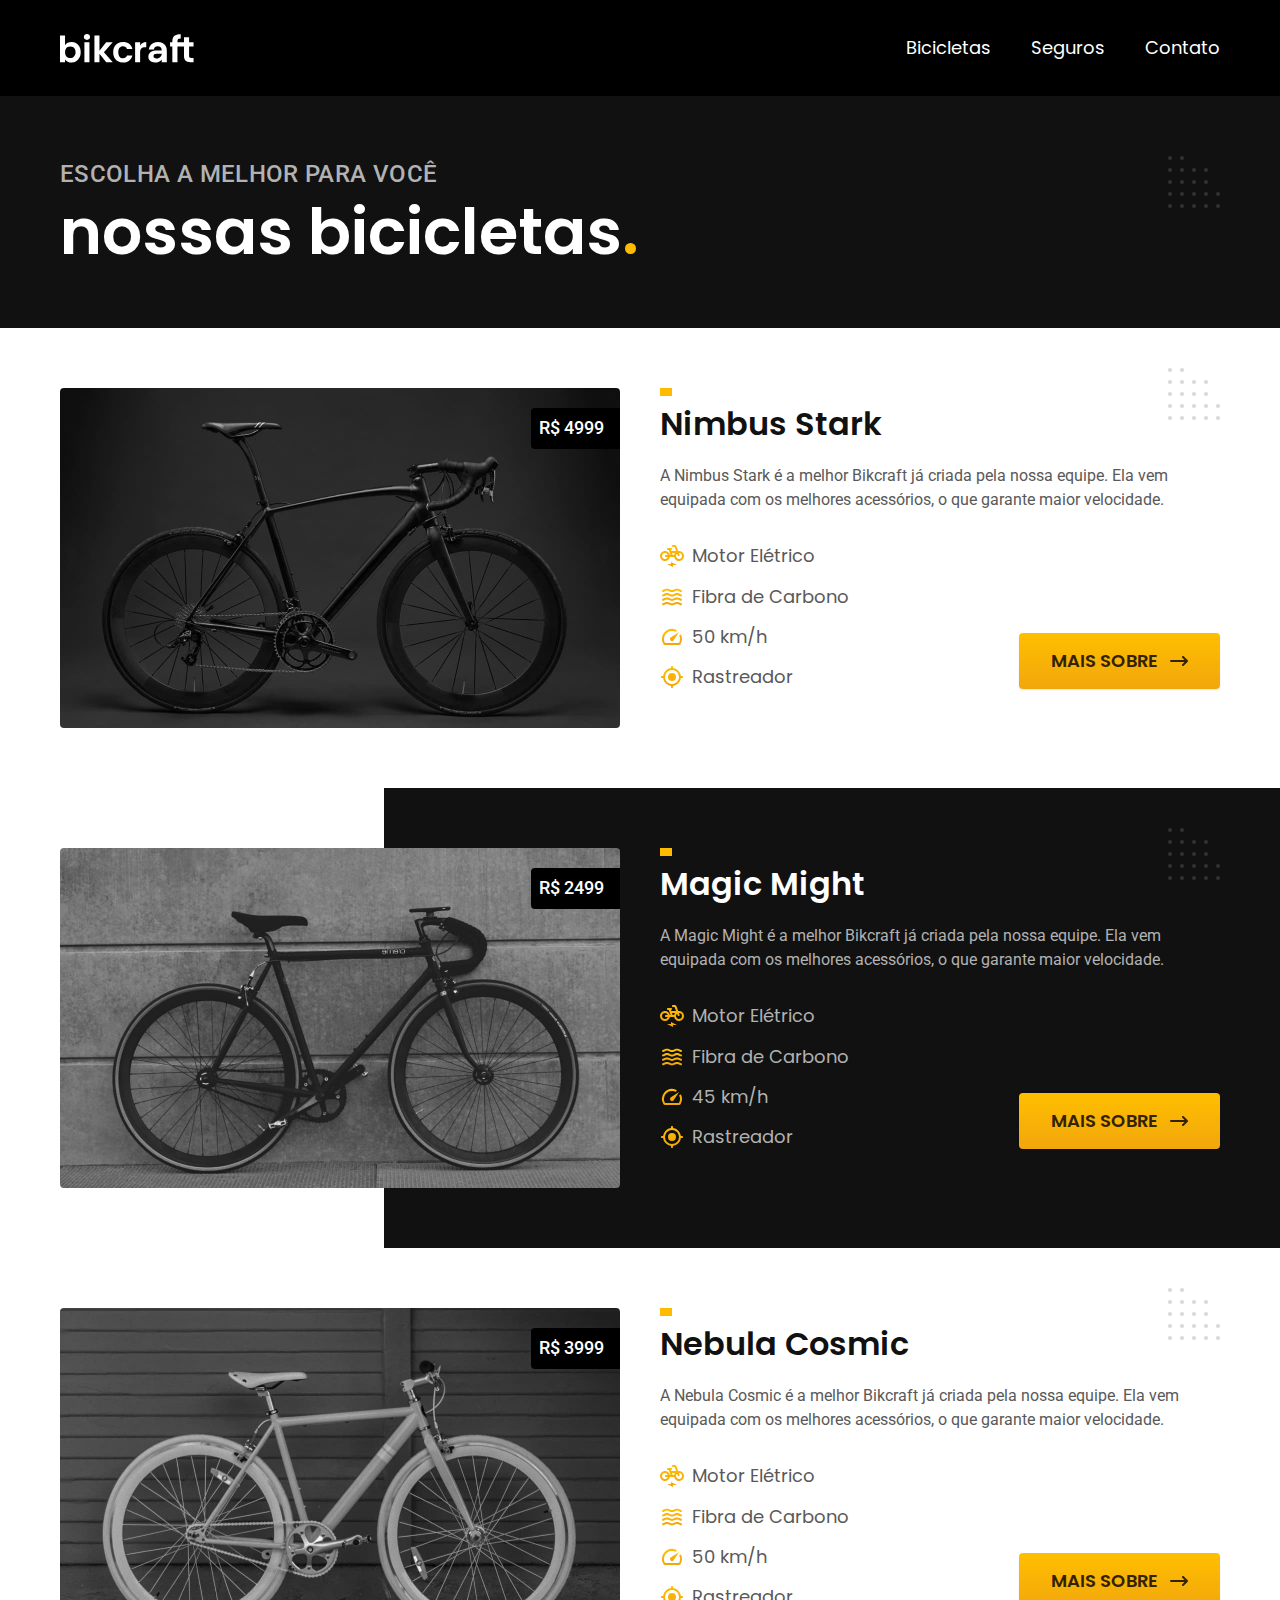
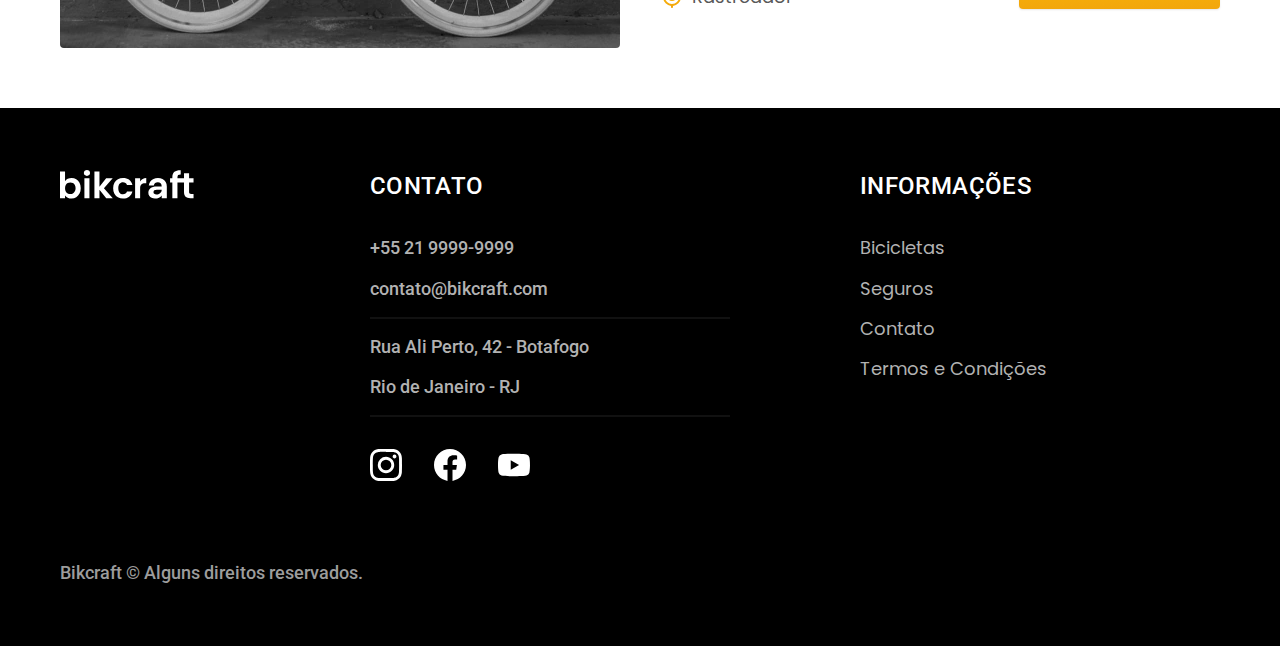
==== bicicletas.html @ 7c58dc3c "HTML e CSS finalizados" ====
<!DOCTYPE html>
<html lang="pt-br">

<head>
  <meta charset="UTF-8">
  <meta http-equiv="X-UA-Compatible" content="IE=edge">
  <meta name="viewport" content="width=device-width, initial-scale=1.0">
  <title>Bicicletas | Bikcraft</title>
  <meta name="description" content="Termos e Condições">

  <link rel="preload" href="css/style.css" as="style">
  <link rel="stylesheet" href="css/style.css">

  <link rel="preconnect" href="https://fonts.googleapis.com">
  <link rel="preconnect" href="https://fonts.gstatic.com" crossorigin>
  <link href="https://fonts.googleapis.com/css2?family=Merriweather:ital,wght@1,900&family=Poppins:wght@400;600&family=Roboto:wght@400;500&display=swap" rel="stylesheet">
</head>

<body id="bicicletas">
  <header class="header-bg">
    <div class="header container">
      <a href="index.html"><img src="img/bikcraft.svg" alt="Bikcraft"></a>
      <nav aria-label="Primária">
        <ul class="header-menu font-1-m cor-0">
          <li><a href="bicicletas.html">Bicicletas</a></li>
          <li><a href="seguros.html">Seguros</a></li>
          <li><a href="contato.html">Contato</a></li>
        </ul>
      </nav>
    </div>
  </header>

  <main>
    <div class="titulo-bg">
      <div class="titulo container">
        <p class="font-2-l-b cor-5">Escolha a melhor para você</p>
        <h1 class="font-1-xxl cor-0">nossas bicicletas<span class="cor-p1">.</span></h1>
      </div>
    </div>

    <div class="bicicletas container">
      <div class="bicicletas-imagem">
        <img src="img/bicicletas/nimbus.jpg" alt="bicicleta preta">
        <span class="font-2-m cor-0">R$ 4999</span>
      </div>
      <div class="bicicletas-conteudo">
        <h2 class="font-1-xl">Nimbus Stark</h2>
        <p class="font-2-s cor-8">A Nimbus Stark é a melhor Bikcraft já criada pela nossa equipe. Ela vem equipada com os melhores acessórios, o que garante maior velocidade.</p>
        <ul class="font-1-m cor-8">
          <li>
            <img src="img/icones/eletrica.svg" alt="">
            Motor Elétrico
          </li>
          <li>
            <img src="img/icones/carbono.svg" alt="">
            Fibra de Carbono
          </li>
          <li>
            <img src="img/icones/velocidade.svg" alt="">
            50 km/h
          </li>
          <li>
            <img src="img/icones/rastreador.svg" alt="">
            Rastreador
          </li>
        </ul>
        <a class="botao seta" href="bicicletas/nimbus.html">Mais Sobre</a>
      </div>
    </div>

    <div class="bicicletas-bg">
      <div class="bicicletas container">
        <div class="bicicletas-imagem">
          <img src="img/bicicletas/magic.jpg" alt="bicicleta preta">
          <span class="font-2-m cor-0">R$ 2499</span>
        </div>
        <div class="bicicletas-conteudo">
          <h2 class="font-1-xl cor-0">Magic Might</h2>
          <p class="font-2-s cor-5">A Magic Might é a melhor Bikcraft já criada pela nossa equipe. Ela vem equipada com os melhores acessórios, o que garante maior velocidade.</p>
          <ul class="font-1-m cor-5">
            <li>
              <img src="img/icones/eletrica.svg" alt="">
              Motor Elétrico
            </li>
            <li>
              <img src="img/icones/carbono.svg" alt="">
              Fibra de Carbono
            </li>
            <li>
              <img src="img/icones/velocidade.svg" alt="">
              45 km/h
            </li>
            <li>
              <img src="img/icones/rastreador.svg" alt="">
              Rastreador
            </li>
          </ul>
          <a class="botao seta" href="bicicletas/magic.html">Mais Sobre</a>
        </div>
      </div>
    </div>

    <div class="bicicletas container">
      <div class="bicicletas-imagem">
        <img src="img/bicicletas/nebula.jpg" alt="bicicleta preta">
        <span class="font-2-m cor-0">R$ 3999</span>
      </div>
      <div class="bicicletas-conteudo">
        <h2 class="font-1-xl">Nebula Cosmic</h2>
        <p class="font-2-s cor-8">A Nebula Cosmic é a melhor Bikcraft já criada pela nossa equipe. Ela vem equipada com os melhores acessórios, o que garante maior velocidade.</p>
        <ul class="font-1-m cor-8">
          <li>
            <img src="img/icones/eletrica.svg" alt="">
            Motor Elétrico
          </li>
          <li>
            <img src="img/icones/carbono.svg" alt="">
            Fibra de Carbono
          </li>
          <li>
            <img src="img/icones/velocidade.svg" alt="">
            50 km/h
          </li>
          <li>
            <img src="img/icones/rastreador.svg" alt="">
            Rastreador
          </li>
        </ul>
        <a class="botao seta" href="bicicletas/nebula.html">Mais Sobre</a>
      </div>
    </div>
  </main>

  <footer class="footer-bg">
    <div class="footer container">
      <img src="img/bikcraft.svg" alt="Bikcraft">
      <div class="footer-contato">
        <h3 class="font-2-l-b cor-0">Contato</h3>
        <ul class="cor-5 font-2-m">
          <li><a href="tel:+552199999999">+55 21 9999-9999</a></li>
          <li><a href="mailto:contato@bikcraft.com">contato@bikcraft.com</a></li>
          <li>Rua Ali Perto, 42 - Botafogo</li>
          <li>Rio de Janeiro - RJ</li>
        </ul>
        <div class="footer-redes">
          <a href="">
            <img src="img/redes/instagram.svg" alt="Instagram">
          </a>
          <a href="">
            <img src="img/redes/facebook.svg" alt="Facebook">
          </a>
          <a href="">
            <img src="img/redes/youtube.svg" alt="Youtube">
          </a>
        </div>
      </div>

      <div class="footer-informacoes">
        <h3 class="font-2-l-b cor-0">Informações</h3>
        <nav>
          <ul class="font-1-m cor-5">
            <li><a href="bicicletas.html">Bicicletas</a></li>
            <li><a href="seguros.html">Seguros</a></li>
            <li><a href="contato.html">Contato</a></li>
            <li><a href="termos.html">Termos e Condições</a></li>
          </ul>
        </nav>
      </div>
      <p class="footer-copy font-2-m cor-6">Bikcraft © Alguns direitos reservados.</p>
    </div>
  </footer>
</body>

</html>
---- css/style.css ----
@import 'global/global.css';
@import 'utilidades/tipografia.css';
@import 'utilidades/cores.css';

@import 'global/header.css';
@import 'global/footer.css';

/* Utilidades */
@import 'utilidades/componentes.css';
@import 'utilidades/formulario.css';

/* Home */
@import 'home/introducao.css';
@import 'home/tecnologia.css';
@import 'home/parceiros.css';
@import 'home/depoimento.css';

/* Bicicletas */
@import 'bicicletas/bicicletas-lista.css';
@import 'bicicletas/bicicletas.css';

/* Bicicleta */
@import 'bicicleta/bicicleta.css';
@import 'bicicleta/seguro.css';

/* Contato */
@import 'contato/contato.css';
@import 'contato/lojas.css';

/* Seguros */
@import 'seguros/seguros.css';
@import 'seguros/vantagens.css';
@import 'seguros/perguntas.css';

/* Orçamento */
@import 'orcamento/orcamento.css';

/* Termos */
@import 'termos/termos.css';
---- css/style.css ----
@import 'global/global.css';
@import 'utilidades/tipografia.css';
@import 'utilidades/cores.css';

@import 'global/header.css';
@import 'global/footer.css';

/* Utilidades */
@import 'utilidades/componentes.css';
@import 'utilidades/formulario.css';

/* Home */
@import 'home/introducao.css';
@import 'home/tecnologia.css';
@import 'home/parceiros.css';
@import 'home/depoimento.css';

/* Bicicletas */
@import 'bicicletas/bicicletas-lista.css';
@import 'bicicletas/bicicletas.css';

/* Bicicleta */
@import 'bicicleta/bicicleta.css';
@import 'bicicleta/seguro.css';

/* Contato */
@import 'contato/contato.css';
@import 'contato/lojas.css';

/* Seguros */
@import 'seguros/seguros.css';
@import 'seguros/vantagens.css';
@import 'seguros/perguntas.css';

/* Orçamento */
@import 'orcamento/orcamento.css';

/* Termos */
@import 'termos/termos.css';
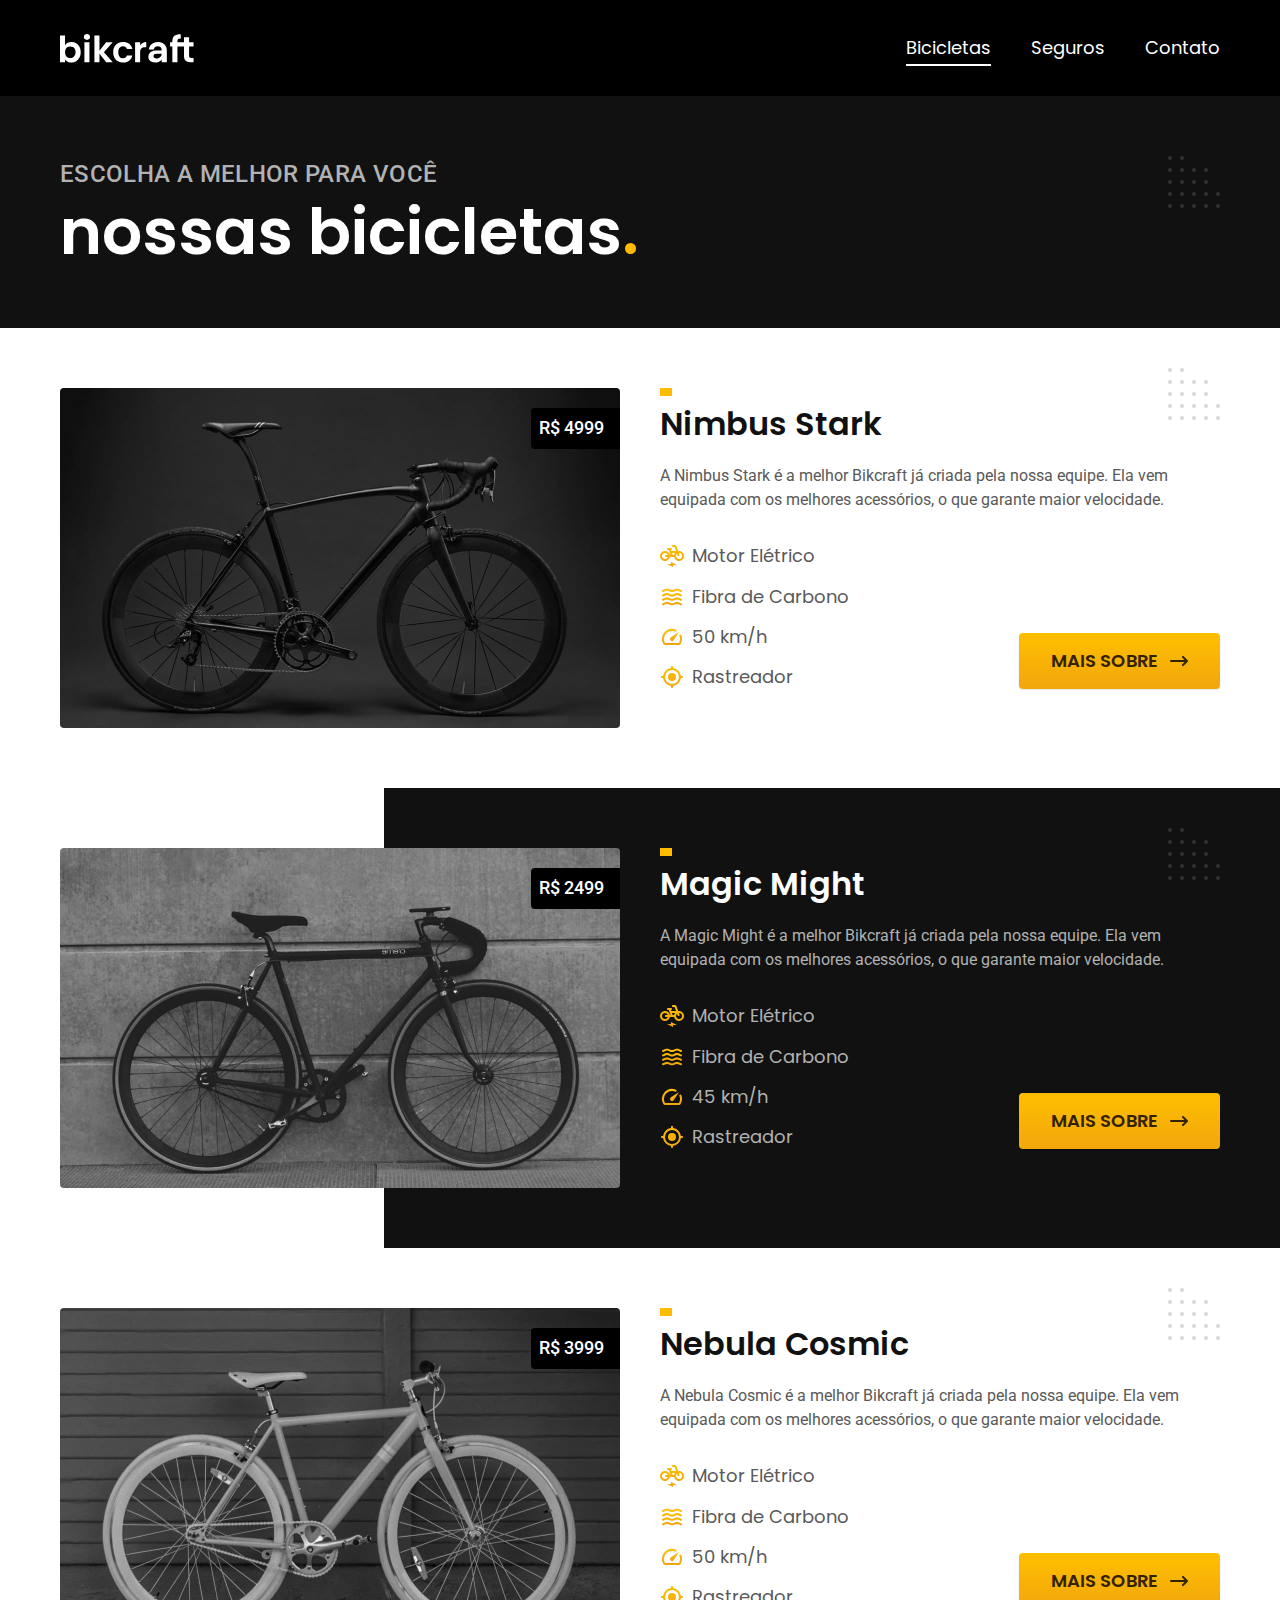
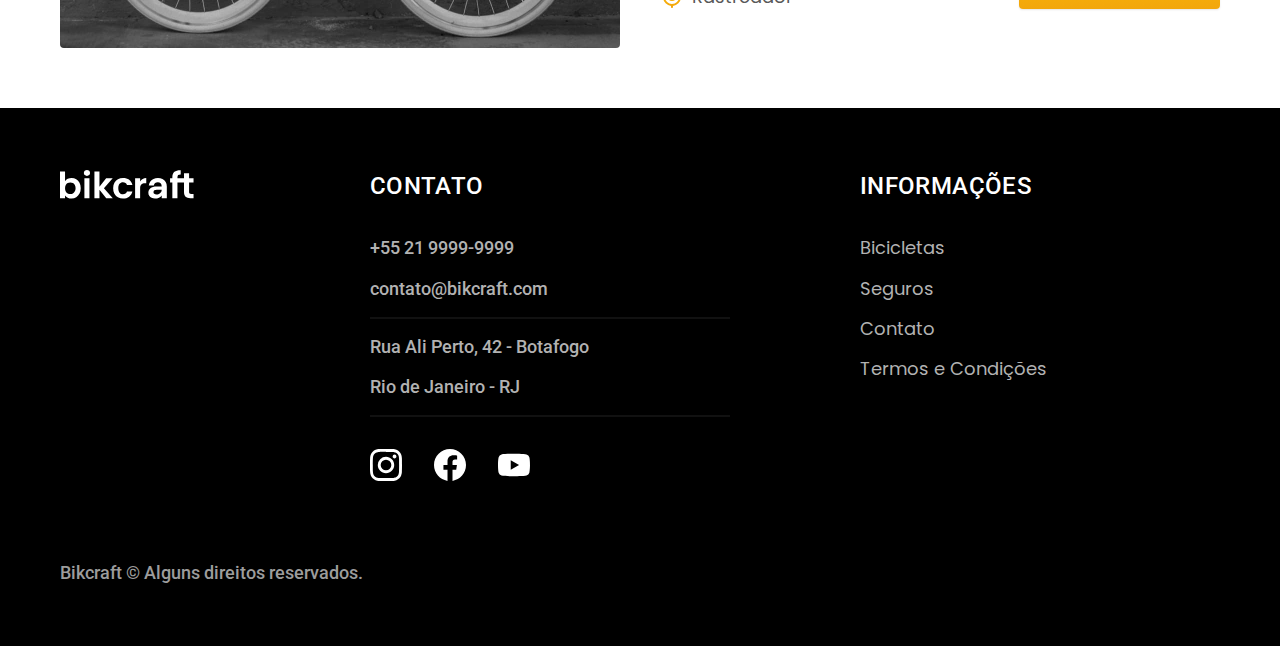
==== commit 655814e9: "javascript adicionado" ====
--- a/bicicletas.html
+++ b/bicicletas.html
@@ -8,12 +8,14 @@
   <title>Bicicletas | Bikcraft</title>
   <meta name="description" content="Termos e Condições">
 
-  <link rel="preload" href="css/style.css" as="style">
-  <link rel="stylesheet" href="css/style.css">
+  <link rel="icon" href="favicon.svg" type="image/svg+xml">
+  <link rel="preload" href="css/style.min.css" as="style">
+  <link rel="stylesheet" href="css/style.min.css">
 
   <link rel="preconnect" href="https://fonts.googleapis.com">
   <link rel="preconnect" href="https://fonts.gstatic.com" crossorigin>
   <link href="https://fonts.googleapis.com/css2?family=Merriweather:ital,wght@1,900&family=Poppins:wght@400;600&family=Roboto:wght@400;500&display=swap" rel="stylesheet">
+  <script>document.documentElement.classList.add('js');</script>
 </head>
 
 <body id="bicicletas">
@@ -169,6 +171,7 @@
       <p class="footer-copy font-2-m cor-6">Bikcraft © Alguns direitos reservados.</p>
     </div>
   </footer>
+  <script src="js/script.js"></script>
 </body>
 
 </html>--- a/css/style.min.css
+++ b/css/style.min.css
@@ -0,0 +1 @@
+body{margin:0;font-family:Arial,Helvetica,sans-serif;color:#111}blockquote,dd,h1,h2,h3,h4,p,ul{margin:0}ul{padding:0;list-style:none}a{text-decoration:none;color:inherit}img{max-width:100%;display:block}img[src$=".jpg"]{border-radius:4px}.font-1-xs{font:400 0.75rem/1.35 Poppins,sans-serif}.font-2-xs{font:400 0.875rem/1.43 Roboto,sans-serif}.font-1-s{font:400 1rem/1.5 Poppins,sans-serif}.font-2-s{font:400 1rem/1.5 Roboto,sans-serif}.font-1-m,.font-1-m-b{font:400 1.125rem/1.35 Poppins,sans-serif}.font-1-m-b{font-weight:600}.font-2-m{font:500 1.125rem/1.35 Roboto,sans-serif}.font-1-l{font:400 1.5rem/1.5 Poppins,sans-serif}.font-2-l,.font-2-l-b{font:400 1.5rem/1.5 Roboto,sans-serif}.font-2-l-b{font-weight:500;letter-spacing:.015em;text-transform:uppercase}.font-1-xl{font:600 2rem/1.25 Poppins,sans-serif}.font-2-xl{font:500 2rem/1.25 Roboto,sans-serif}.font-1-xxl{font:600 4rem/1.125 Poppins,sans-serif}@media (max-width:1200px){.font-1-xxl{font-size:3rem}.font-2-l,.font-2-l-b{font-size:1.125rem}}@media (max-width:800px){.font-1-xxl{font-size:2rem}.font-1-xl,.font-2-xl{font-size:1.5rem}}:root{--cor-0:#ffffff;--cor-1:#f7f7f7;--cor-2:#EDEDED;--cor-3:#DEDEDE;--cor-4:#CCCCCC;--cor-5:#B2B2B2;--cor-6:#9C9C9C;--cor-7:#717171;--cor-8:#595959;--cor-9:#404040;--cor-10:#2e2e2e;--cor-11:#111111;--cor-12:#000000;--cor-p1:#ffbb00;--cor-p2:#E4A30B;--cor-p3:#A66F00;--cor-p4:#664400;--cor-p5:#332200}.cor-0{color:var(--cor-0)}.cor-1{color:var(--cor-1)}.cor-2{color:var(--cor-2)}.cor-3{color:var(--cor-3)}.cor-4{color:var(--cor-4)}.cor-5{color:var(--cor-5)}.cor-6{color:var(--cor-6)}.cor-7{color:var(--cor-7)}.cor-8{color:var(--cor-8)}.cor-9{color:var(--cor-9)}.cor-10{color:var(--cor-10)}.cor-11{color:var(--cor-11)}.cor-12{color:var(--cor-12)}.cor-p1{color:var(--cor-p1)}.cor-p2{color:var(--cor-p2)}.cor-p3{color:var(--cor-p3)}.cor-p4{color:var(--cor-p4)}.cor-p5{color:var(--cor-p5)}.js .fadeInDown{transform:translate3d(0,-20px,0)}.js .fadeInUp{transform:translate3d(0,20px,0)}.js .fadeInRight{transform:translate3d(20px,0,0)}.js .fadeInLeft{transform:translate3d(-20px,0,0)}.js [data-anime]{opacity:0}.js .anime{opacity:1;transform:none;transition:transform .8s,opacity .8s}.header-bg{background-color:var(--cor-12)}.header{display:flex;flex-wrap:wrap;gap:20px;justify-content:space-between;align-items:center;padding-top:20px;padding-bottom:20px}.header-menu{display:flex;flex-wrap:wrap;gap:40px}.header-menu a{padding:16px 0;display:inline-block;position:relative}.header-menu a::after{content:"";display:block;height:2px;width:0;background:var(--cor-0);margin-top:4px;transition:.3s;position:absolute}.header-menu a.ativo::after,.header-menu a:hover::after{width:100%}@media (max-width:800px){.header-menu{gap:20px}.header-menu a{background:var(--cor-11);padding:12px 16px;border-radius:4px}.header-menu a:hover{background-color:var(--cor-10)}.header-menu a::after{display:none}}@media (max-width:600px){.header-menu{gap:12px}.header-menu a{padding:8px 12px;font-size:14px}}.footer-bg{background-color:var(--cor-12)}.footer{display:grid;grid-template-columns:3fr 5fr 4fr;gap:40px;padding-top:60px;padding-bottom:60px}.footer h3{margin-bottom:32px}.footer-contato ul{margin-bottom:32px}.footer-contato li:nth-child(even):after{content:"";display:block;max-width:360px;height:2px;background-color:var(--cor-11);margin-top:16px}.footer li{margin-bottom:16px}.footer-redes{display:flex;gap:32px}.footer a:hover{color:var(--cor-0)}.footer-copy{grid-column:1/-1;margin-top:40px}@media (max-width:800px){.footer>img{display:none}.footer{grid-template-columns:1fr 1fr}}@media (max-width:600px){.footer{grid-template-columns:1fr;gap:60px}.footer-copy{margin-top:0}}.container{box-sizing:border-box;max-width:1200px;padding-left:20px;padding-right:20px;margin-left:auto;margin-right:auto}.botao{padding:16px 32px;display:inline-block;background:linear-gradient(#ffbf00,#f2a60c);border-radius:4px;box-shadow:0 1px 2px rgba(0,0,0,.1);text-transform:uppercase;color:var(--cor-p5);font:600 1.125rem/1.35 Poppins,sans-serif;max-width:max-content;border:none;cursor:pointer}.botao:hover{background:linear-gradient(#ffb60d,#e59317)}.botao.secundario{background:var(--cor-10);color:var(--cor-2)}.botao.secundario:hover{background:var(--cor-9)}.botao.seta{display:flex;align-items:center}.botao.seta::after{content:"";display:inline-block;width:18px;height:10px;margin-left:12px;background:url("../img/icones/seta.svg");transition:.2s}.botao.seta:hover::after{transform:translateX(4px)}@media (max-width:600px){.botao{padding:12px 16px;font-size:1rem}}.link{display:inline-block;color:var(--cor-p1);font:500 1.5rem/1.5 Poppins,sans-serif;text-transform:uppercase}.link::after{content:"";display:block;width:100%;height:4px;background-color:currentColor}.link:hover{color:var(--cor-0)}.titulo-bg{padding-top:60px;padding-bottom:60px;background-color:var(--cor-11)}.titulo{background:url("../img/dec/top-right.svg") no-repeat top right 20px}.titulo p{margin-bottom:4px}@media (max-width:800px){.titulo-bg{padding-top:40px;padding-bottom:40px}.titulo p{font-size:1rem;text-transform:lowercase;font-weight:400}}.form{display:grid;grid-template-columns:1fr 1fr;gap:20px}.form label{display:block;font:400 1rem/1.5 Poppins,sans-serif;margin-bottom:4px}.form .col-2{grid-column:span 2}.form input[type=email],.form input[type=text],.form textarea{font:400 1rem/1.5 Roboto,sans-serif;background:var(--cor-1);border:1px solid var(--cor-2);padding:12px;border-radius:4px;width:100%;box-sizing:border-box}.form input[type=email]:focus,.form input[type=text]:focus,.form textarea:focus{outline:0;border-color:var(--cor-p1);background:var(--cor-0);box-shadow:0 0 0 2px #fea}@media (max-width:600px){.form{grid-template-columns:1fr}.form .col-2{grid-column:1}}.introducao-bg{background:var(--cor-12) url("../img/dec/bottom-left.svg") no-repeat bottom 160px left 20px;box-shadow:inset 0 -120px var(--cor-0)}.introducao{display:grid;grid-template-columns:1fr 1fr;gap:0 40px}.introducao-conteudo{align-self:end;padding-bottom:200px}.introducao img{width:100%;height:100%;object-fit:cover;border-radius:4px}.introducao h1{margin-bottom:32px}.introducao p{margin-bottom:20px}@media (max-width:800px){.introducao-bg{background:var(--cor-11);padding-top:40px;box-shadow:inset 0 -60px #fff}.introducao{grid-template-columns:1fr;gap:32px}.introducao-conteudo{padding-bottom:0}.introducao h1{margin-bottom:16px}.introducao img{height:300px;width:100%}}.tecnologia-bg{background-color:var(--cor-11);box-shadow:inset 0 80px var(--cor-0),inset 0 -80px var(--cor-0)}.tecnologia{display:grid;grid-template-columns:1fr 1fr;gap:40px}.tecnologia-imagem img{width:100%;height:100%;object-fit:cover;object-position:left}.tecnologia-conteudo{padding-top:160px;padding-bottom:160px}.tecnologia-conteudo>span{display:block;margin-bottom:20px}.tecnologia-conteudo h2{margin-bottom:32px}.tecnologia-conteudo>p{margin-bottom:20px}.tecnologia a{margin-bottom:80px}.tecnologia-vantagens{display:flex;gap:40px}.tecnologia-vantagens h3{margin-bottom:8px;width:max-content}.tecnologia-vantagens img{width:24px;margin-bottom:8px}@media (max-width:800px){.tecnologia-bg{box-shadow:initial}.tecnologia{grid-template-columns:1fr}.tecnologia-conteudo{padding-top:60px;padding-bottom:60px}.tecnologia-imagem{display:none}.tecnologia a{margin-bottom:60px}}@media (max-width:600px){.tecnologia-vantagens{flex-direction:column}}.parceiros{padding-top:60px;padding-bottom:120px}.parceiros h2{margin-bottom:60px}.parceiros ul{padding:0 20px;max-width:1400px;display:grid;grid-template-columns:repeat(4,1fr);margin:0 auto}.parceiros li{display:flex;padding:32px;border-left:2px solid var(--cor-2)}.parceiros img{margin:auto}.parceiros li:first-child,.parceiros li:nth-child(5){border-left:none}.parceiros li:nth-child(n+5){border-top:2px solid var(--cor-2)}@media (max-width:800px){.parceiros{padding-bottom:60px}.parceiros li{padding:20px}.parceiros h2{margin-bottom:20px}.parceiros ul{grid-template-columns:repeat(2,1fr)}.parceiros li:nth-child(n+3){border-top:2px solid var(--cor-2)}.parceiros li:nth-child(odd){border-left:none}}.depoimento{display:grid;grid-template-columns:1fr 1fr;background-color:var(--cor-p1);overflow:hidden}.depoimento img{width:100%;height:100%;object-fit:cover;border-radius:0}.depoimento-conteudo{padding:40px 40px 80px 80px;align-self:end;background:url("../img/dec/bottom-right-p.svg") no-repeat bottom 40px right 40px}.depoimento-conteudo p{max-width:32ch;font-family:Merriweather,serif;font-style:italic;font-weight:900;margin-bottom:32px;position:relative}.depoimento p::after,.depoimento p::before{font-size:5rem;color:var(--cor-p2);position:absolute}.depoimento p::before{content:"“";left:-50px;top:-20px}.depoimento p::after{content:"”"}@media (min-width:1200px){.depoimento img{max-height:520px}}@media (max-width:800px){.depoimento{grid-template-columns:1fr;text-align:center}.depoimento-conteudo{padding:40px 20px;justify-self:center}.depoimento img{max-height:200px}}.bicicletas-lista{padding-top:60px;padding-bottom:120px}.bicicletas-lista h2{margin-bottom:40px}.bicicletas-lista ul{display:flex;gap:40px;padding:0 20px 20px 20px;max-width:1400px;margin-left:auto;margin-right:auto;overflow-x:auto}.bicicletas-lista li{min-width:280px}.bicicletas-lista a{display:block}.bicicletas-lista img{margin-bottom:16px}.bicicletas-lista h3{margin-bottom:8px;display:flex;align-items:center}.bicicletas-lista h3::before{content:"";display:inline-block;height:8px;width:12px;margin-right:8px;background-color:var(--cor-p1);transition:.2s}.bicicletas-lista a:hover h3::before{width:24px}.bicicletas-lista li span{padding-left:20px}@media (max-width:800px){.bicicletas-lista{padding-bottom:60px}.bicicletas-lista ul{gap:20px}}.bicicletas-bg{background:linear-gradient(to right,var(--cor-0) 30%,var(--cor-11) 0)}.bicicletas{display:grid;grid-template-columns:1fr 1fr;gap:40px;padding-top:60px;padding-bottom:60px;background:url("../img/dec/top-right.svg") no-repeat top 40px right 20px}.bicicletas-imagem{display:grid}.bicicletas-imagem img{grid-area:1/1}.bicicletas-imagem span{grid-area:1/1;place-self:start end;margin-top:20px;background-color:var(--cor-12);display:inline-block;padding:8px 16px 8px 8px;border-radius:4px 0 0 4px}.bicicletas-conteudo{display:grid;grid-template-columns:1fr auto;align-content:start}.bicicletas h2,.bicicletas p{grid-column:1/-1}.bicicletas h2{margin-bottom:20px}.bicicletas h2::before{content:"";display:block;width:12px;height:8px;background-color:var(--cor-p1);margin-bottom:8px}.bicicletas p{margin-bottom:32px}.bicicletas a{place-self:end}.bicicletas li{display:flex;align-items:center}.bicicletas li+li{margin-top:16px}.bicicletas-conteudo img{width:24px;margin-right:8px}@media (max-width:800px){.bicicletas-bg{background:var(--cor-11)}.bicicletas{grid-template-columns:1fr;gap:20px;padding-top:40px;padding-bottom:40px}}@media (max-width:600px){.bicicletas-conteudo{grid-template-columns:1fr}.bicicletas ul{font-size:1rem;grid-template-columns:1fr 1fr;margin-bottom:32px}.bicicletas a{place-self:start}}.bicicleta{display:grid;grid-template-columns:1fr 1fr;align-items:start;gap:40px;padding-top:60px;padding-bottom:60px}#bicicleta .titulo p{text-transform:uppercase}#bicicleta .bicicletas-lista ul{padding:0 0 20px 0}.bicicleta-imagens{display:flex;flex-wrap:wrap;gap:20px}.bicicleta-imagens img{flex:1;min-width:200px}.bicicleta-imagens img:first-child{min-width:100%}.bicicleta-conteudo>p{margin-bottom:32px}.bicicleta-comprar{display:grid;grid-template-columns:max-content auto;align-items:center;justify-items:start;gap:8px 12px;margin-bottom:40px}.bicicleta-comprar a{grid-row:span 2}.bicicleta-comprar span{display:flex;align-items:center;background-color:var(--cor-12);padding:4px 8px;border-radius:4px;gap:8px}.bicicleta-conteudo h2{text-transform:uppercase;letter-spacing:.015em;margin-bottom:12px}.bicicleta-ficha,.bicicleta-informacoes{padding:32px;background-color:var(--cor-12);border-radius:4px}.bicicleta-informacoes{margin-bottom:40px;display:grid;grid-template-columns:1fr 1fr;gap:32px}.bicicleta-informacoes img{width:24px;margin-bottom:8px}.bicicleta-informacoes h3{margin-bottom:8px}.bicicleta-ficha li{padding:4px 0;display:flex;justify-content:space-between;border-bottom:1px solid var(--cor-11)}.bicicleta-ficha li:last-child{border-bottom:none}.bicicleta-ficha span{color:var(--cor-6)}@media (max-width:800px){.bicicleta{grid-template-columns:1fr;padding-top:40px;padding-bottom:40px}.bicicleta-imagens{grid-row:2}}@media (max-width:400px){.bicicleta-informacoes{grid-template-columns:1fr}.bicicleta-comprar{grid-template-columns:1fr}}.seguro-bg{background-color:var(--cor-11);box-shadow:inset 0 120px var(--cor-0),inset 0 -120px var(--cor-12)}.seguro{display:grid;grid-template-columns:1fr 1fr;gap:40px}.seguro-imagem img{width:100%;height:100%;object-fit:cover}.seguro-conteudo{padding-top:180px;padding-bottom:180px}.seguro h2{margin-bottom:32px}.seguro p{margin-bottom:20px}@media (max-width:800px){.seguro-bg{box-shadow:inset 0 -60px var(--cor-12)}.seguro{grid-template-columns:1fr}.seguro-conteudo{grid-row:1;padding-top:40px;padding-bottom:0}}#contato{background:linear-gradient(var(--cor-11) 600px,var(--cor-1) 0)}.contato{display:grid;grid-template-columns:5fr 7fr}.contato-dados,.contato-formulario{padding:60px;box-shadow:0 1px 2px rgba(0,0,0,.1)}.contato-dados{border-radius:5px 0 0 5px;background:var(--cor-12) url("../img/dec/bottom-left.svg") no-repeat bottom 20px left 20px}.contato-formulario{border-radius:0 5px 5px 0;background:var(--cor-0) url("../img/dec/bottom-right.svg") no-repeat bottom 20px right 20px}.contato-dados h2{margin-bottom:60px}.contato-endereco{margin-bottom:32px;padding-left:28px;background:url("../img/icones/local.svg") no-repeat 0 2px}.contato-endereco p{margin-bottom:8px}.contato-meios a{display:block;max-width:max-content;margin-bottom:8px;padding-left:28px}.contato-meios a:hover{color:var(--cor-0)}.contato-meios a:first-child{background:url("../img/icones/email.svg") no-repeat 0 2px}.contato-meios a:nth-child(2){margin-bottom:32px}.contato-meios a:nth-child(3){background:url("../img/icones/telefone.svg") no-repeat 0 2px;margin-bottom:60px}.contato-redes{display:flex;gap:32px;padding-left:28px}@media (max-width:800px){.contato{grid-template-columns:1fr}.contato-dados,.contato-formulario{padding:20px}.contato-dados{border-radius:5px 5px 0 0;background:var(--cor-12)}.contato-formulario{border-radius:0 0 5px 5px}.contato-dados h2,.contato-meios a:nth-child(3){margin-bottom:32px}.contato-redes{margin-bottom:12px}}.lojas{display:grid;grid-template-columns:1fr 1fr;gap:0 40px;padding-top:120px;padding-bottom:120px}.lojas h2{grid-column:1/-1;margin-bottom:60px}.lojas img{border-radius:4px 4px 0 0}.lojas-item{border-radius:4px;background:var(--cor-0);box-shadow:0 1px 2px rgba(0,0,0,.1)}.lojas-conteudo{display:grid;grid-template-columns:1fr 1fr;gap:32px 16px;padding:32px}.lojas-conteudo h3,.lojas-tempo{grid-column:1/-1}.lojas-dados{display:grid;gap:8px;border-left:2px solid var(--cor-2);padding-left:12px}.lojas-tempo{display:flex;align-items:center;gap:8px}@media (max-width:800px){.lojas{gap:20px;padding-top:60px;padding-bottom:60px}.lojas h2{margin-bottom:32px}.lojas-conteudo{grid-template-columns:1fr}}@media (max-width:800px){.lojas{grid-template-columns:1fr}}.seguros-bg{background-color:var(--cor-11)}.seguros{padding-top:60px;padding-bottom:60px;display:grid;grid-template-columns:1fr 1fr;gap:40px;align-items:center}#seguros .seguros{padding-top:0}.seguros h2{grid-column:1/-1}.seguros-item{background-color:var(--cor-12);padding:32px 32px 32px 60px;display:grid;grid-template-columns:1fr auto;border-radius:4px}.seguros-item h3{margin-bottom:40px}.seguros-item span{grid-column:2;display:block;text-align:right}.seguros-item ul{grid-column:1/-1;margin-bottom:32px}.seguros-item li{display:flex;align-items:center;position:relative}.seguros-item li+li{margin-top:20px}.seguros-item li::before{content:"";display:inline-block;width:13px;height:9px;background-image:url("../img/icones/lista.svg");position:absolute;left:-21px}.seguros-item a{grid-column:1/-1}@media (max-width:800px){.seguros{grid-template-columns:1fr}}.vantagens-bg{background-color:var(--cor-12)}.vantagens{padding-top:120px;padding-bottom:120px}.vantagens h2{margin-bottom:60px}.vantagens ul{display:grid;grid-template-columns:repeat(auto-fit,minmax(280px,max-content));gap:40px 80px}.vantagens h3,.vantagens img{margin-bottom:8px}@media (max-width:800px){.vantagens{padding-top:60px;padding-bottom:60px}.vantagens h2{margin-bottom:40px}.vantagens ul{gap:20px}}.perguntas{padding-top:120px;padding-bottom:120px}.perguntas h2{margin-bottom:60px}.perguntas dl>div{padding:20px;border-radius:4px}.perguntas dl>div:nth-child(odd){background-color:var(--cor-1)}.perguntas button{display:grid;grid-template-columns:auto 1fr auto;align-items:center;gap:8px;cursor:pointer;border:none;background:0 0;width:100%;text-align:left}.perguntas button::before{content:"";display:inline-block;width:12px;height:8px;background-color:var(--cor-p1)}.perguntas button::after{content:"";display:inline-block;width:14px;height:6px;background:url("../img/icones/seta-abrir.svg");transition:.3s}.perguntas button:hover:after,.perguntas button[aria-expanded=true]::after{transform:rotate(180deg)}.js .perguntas dd{display:none}.js .perguntas dd.ativa{display:block}.perguntas dd{padding-left:20px;padding-top:16px;max-width:80ch}@media (max-width:800px){.perguntas{padding-top:60px;padding-bottom:60px}.perguntas h2{margin-bottom:40px}}#orcamento{background:linear-gradient(var(--cor-11) 600px,var(--cor-1) 0)}.orcamento{display:grid;grid-template-columns:5fr 7fr;padding-bottom:120px}.orcamento h2{text-transform:uppercase;position:relative;display:flex;align-items:center}.orcamento h2::before{content:"";display:inline-block;width:4px;height:8px;background-color:var(--cor-p1);position:absolute;left:-12px}.orcamento-dados,.orcamento-produto{padding:60px;box-shadow:0 1px 2px rgba(0,0,0,.1)}.orcamento-produto{border-radius:5px 0 0 5px;background:var(--cor-12) url("../img/dec/bottom-left.svg") no-repeat bottom 20px left 20px;display:grid;grid-template-columns:1fr 1fr;gap:20px;align-content:start}.orcamento-produto>*{grid-column:1/-1}.orcamento-produto>label{grid-column:initial}.orcamento-produto label{font:400 1rem/1.5 Poppins,sans-serif;color:var(--cor-4);background-color:var(--cor-10);display:grid;padding:12px 16px;border-radius:4px;cursor:pointer;grid-template-columns:auto 1fr auto;align-items:center;border:1px solid var(--cor-10)}.orcamento-produto label::before{content:"";display:inline-block;box-sizing:border-box;width:12px;height:12px;border:1px solid var(--cor-6);border-radius:50%;margin-right:8px}.orcamento-produto input:checked+label::before{border-color:var(--cor-7);box-shadow:inset 0 0 0 3px var(--cor-0),inset 0 0 0 6px var(--cor-7)}.orcamento-produto label:hover{background-color:var(--cor-9);border-color:var(--cor-9)}.orcamento-produto input:focus+label{box-shadow:0 0 0 2px var(--cor-p1);border-color:var(--cor-12)}.orcamento-produto label span{display:none}.orcamento-produto input:checked+label span{display:inline-block}.orcamento-produto input{opacity:0;position:absolute;pointer-events:none}.orcamento-produto input:checked+label{background-color:var(--cor-0);color:var(--cor-11)}.orcamento-dados{border-radius:0 5px 5px 0;background:var(--cor-0) url("../img/dec/bottom-right.svg") no-repeat bottom 20px right 20px}.orcamento-conteudo{display:none}.orcamento-conteudo h2,.orcamento-dados h2:nth-of-type(n+2){margin-top:20px}#bikcraft:checked~#orcamento-bikcraft,#seguro:checked~#orcamento-seguro{display:grid;gap:20px}.orcamento-detalhes{background-color:var(--cor-0);padding:20px;display:none;grid-template-columns:1fr 1fr;border-radius:4px;align-items:center}.orcamento-detalhes li{display:flex;align-items:center;margin-bottom:8px}.orcamento-detalhes li img{width:16px;margin-right:8px}.orcamento-produto input:checked+label+.orcamento-detalhes{display:grid}@media (max-width:1200px){.orcamento-dados,.orcamento-produto{padding:32px}}@media (max-width:800px){.orcamento{grid-template-columns:1fr}.orcamento-produto{border-radius:5px 5px 0 0;background-color:var(--cor-12)}.orcamento-dados{border-radius:0 0 5px 5px}}@media (max-width:400px){.orcamento-produto{grid-template-columns:1fr}}.termos{padding-top:80px;padding-bottom:80px}.termos h2{font-weight:600;margin-bottom:20px}.termos p+h2{margin-top:40px}.termos p{max-width:75ch;margin-bottom:24px}--- a/css/style.min.css
+++ b/css/style.min.css
@@ -0,0 +1 @@
+body{margin:0;font-family:Arial,Helvetica,sans-serif;color:#111}blockquote,dd,h1,h2,h3,h4,p,ul{margin:0}ul{padding:0;list-style:none}a{text-decoration:none;color:inherit}img{max-width:100%;display:block}img[src$=".jpg"]{border-radius:4px}.font-1-xs{font:400 0.75rem/1.35 Poppins,sans-serif}.font-2-xs{font:400 0.875rem/1.43 Roboto,sans-serif}.font-1-s{font:400 1rem/1.5 Poppins,sans-serif}.font-2-s{font:400 1rem/1.5 Roboto,sans-serif}.font-1-m,.font-1-m-b{font:400 1.125rem/1.35 Poppins,sans-serif}.font-1-m-b{font-weight:600}.font-2-m{font:500 1.125rem/1.35 Roboto,sans-serif}.font-1-l{font:400 1.5rem/1.5 Poppins,sans-serif}.font-2-l,.font-2-l-b{font:400 1.5rem/1.5 Roboto,sans-serif}.font-2-l-b{font-weight:500;letter-spacing:.015em;text-transform:uppercase}.font-1-xl{font:600 2rem/1.25 Poppins,sans-serif}.font-2-xl{font:500 2rem/1.25 Roboto,sans-serif}.font-1-xxl{font:600 4rem/1.125 Poppins,sans-serif}@media (max-width:1200px){.font-1-xxl{font-size:3rem}.font-2-l,.font-2-l-b{font-size:1.125rem}}@media (max-width:800px){.font-1-xxl{font-size:2rem}.font-1-xl,.font-2-xl{font-size:1.5rem}}:root{--cor-0:#ffffff;--cor-1:#f7f7f7;--cor-2:#EDEDED;--cor-3:#DEDEDE;--cor-4:#CCCCCC;--cor-5:#B2B2B2;--cor-6:#9C9C9C;--cor-7:#717171;--cor-8:#595959;--cor-9:#404040;--cor-10:#2e2e2e;--cor-11:#111111;--cor-12:#000000;--cor-p1:#ffbb00;--cor-p2:#E4A30B;--cor-p3:#A66F00;--cor-p4:#664400;--cor-p5:#332200}.cor-0{color:var(--cor-0)}.cor-1{color:var(--cor-1)}.cor-2{color:var(--cor-2)}.cor-3{color:var(--cor-3)}.cor-4{color:var(--cor-4)}.cor-5{color:var(--cor-5)}.cor-6{color:var(--cor-6)}.cor-7{color:var(--cor-7)}.cor-8{color:var(--cor-8)}.cor-9{color:var(--cor-9)}.cor-10{color:var(--cor-10)}.cor-11{color:var(--cor-11)}.cor-12{color:var(--cor-12)}.cor-p1{color:var(--cor-p1)}.cor-p2{color:var(--cor-p2)}.cor-p3{color:var(--cor-p3)}.cor-p4{color:var(--cor-p4)}.cor-p5{color:var(--cor-p5)}.js .fadeInDown{transform:translate3d(0,-20px,0)}.js .fadeInUp{transform:translate3d(0,20px,0)}.js .fadeInRight{transform:translate3d(20px,0,0)}.js .fadeInLeft{transform:translate3d(-20px,0,0)}.js [data-anime]{opacity:0}.js .anime{opacity:1;transform:none;transition:transform .8s,opacity .8s}.header-bg{background-color:var(--cor-12)}.header{display:flex;flex-wrap:wrap;gap:20px;justify-content:space-between;align-items:center;padding-top:20px;padding-bottom:20px}.header-menu{display:flex;flex-wrap:wrap;gap:40px}.header-menu a{padding:16px 0;display:inline-block;position:relative}.header-menu a::after{content:"";display:block;height:2px;width:0;background:var(--cor-0);margin-top:4px;transition:.3s;position:absolute}.header-menu a.ativo::after,.header-menu a:hover::after{width:100%}@media (max-width:800px){.header-menu{gap:20px}.header-menu a{background:var(--cor-11);padding:12px 16px;border-radius:4px}.header-menu a:hover{background-color:var(--cor-10)}.header-menu a::after{display:none}}@media (max-width:600px){.header-menu{gap:12px}.header-menu a{padding:8px 12px;font-size:14px}}.footer-bg{background-color:var(--cor-12)}.footer{display:grid;grid-template-columns:3fr 5fr 4fr;gap:40px;padding-top:60px;padding-bottom:60px}.footer h3{margin-bottom:32px}.footer-contato ul{margin-bottom:32px}.footer-contato li:nth-child(even):after{content:"";display:block;max-width:360px;height:2px;background-color:var(--cor-11);margin-top:16px}.footer li{margin-bottom:16px}.footer-redes{display:flex;gap:32px}.footer a:hover{color:var(--cor-0)}.footer-copy{grid-column:1/-1;margin-top:40px}@media (max-width:800px){.footer>img{display:none}.footer{grid-template-columns:1fr 1fr}}@media (max-width:600px){.footer{grid-template-columns:1fr;gap:60px}.footer-copy{margin-top:0}}.container{box-sizing:border-box;max-width:1200px;padding-left:20px;padding-right:20px;margin-left:auto;margin-right:auto}.botao{padding:16px 32px;display:inline-block;background:linear-gradient(#ffbf00,#f2a60c);border-radius:4px;box-shadow:0 1px 2px rgba(0,0,0,.1);text-transform:uppercase;color:var(--cor-p5);font:600 1.125rem/1.35 Poppins,sans-serif;max-width:max-content;border:none;cursor:pointer}.botao:hover{background:linear-gradient(#ffb60d,#e59317)}.botao.secundario{background:var(--cor-10);color:var(--cor-2)}.botao.secundario:hover{background:var(--cor-9)}.botao.seta{display:flex;align-items:center}.botao.seta::after{content:"";display:inline-block;width:18px;height:10px;margin-left:12px;background:url("../img/icones/seta.svg");transition:.2s}.botao.seta:hover::after{transform:translateX(4px)}@media (max-width:600px){.botao{padding:12px 16px;font-size:1rem}}.link{display:inline-block;color:var(--cor-p1);font:500 1.5rem/1.5 Poppins,sans-serif;text-transform:uppercase}.link::after{content:"";display:block;width:100%;height:4px;background-color:currentColor}.link:hover{color:var(--cor-0)}.titulo-bg{padding-top:60px;padding-bottom:60px;background-color:var(--cor-11)}.titulo{background:url("../img/dec/top-right.svg") no-repeat top right 20px}.titulo p{margin-bottom:4px}@media (max-width:800px){.titulo-bg{padding-top:40px;padding-bottom:40px}.titulo p{font-size:1rem;text-transform:lowercase;font-weight:400}}.form{display:grid;grid-template-columns:1fr 1fr;gap:20px}.form label{display:block;font:400 1rem/1.5 Poppins,sans-serif;margin-bottom:4px}.form .col-2{grid-column:span 2}.form input[type=email],.form input[type=text],.form textarea{font:400 1rem/1.5 Roboto,sans-serif;background:var(--cor-1);border:1px solid var(--cor-2);padding:12px;border-radius:4px;width:100%;box-sizing:border-box}.form input[type=email]:focus,.form input[type=text]:focus,.form textarea:focus{outline:0;border-color:var(--cor-p1);background:var(--cor-0);box-shadow:0 0 0 2px #fea}@media (max-width:600px){.form{grid-template-columns:1fr}.form .col-2{grid-column:1}}.introducao-bg{background:var(--cor-12) url("../img/dec/bottom-left.svg") no-repeat bottom 160px left 20px;box-shadow:inset 0 -120px var(--cor-0)}.introducao{display:grid;grid-template-columns:1fr 1fr;gap:0 40px}.introducao-conteudo{align-self:end;padding-bottom:200px}.introducao img{width:100%;height:100%;object-fit:cover;border-radius:4px}.introducao h1{margin-bottom:32px}.introducao p{margin-bottom:20px}@media (max-width:800px){.introducao-bg{background:var(--cor-11);padding-top:40px;box-shadow:inset 0 -60px #fff}.introducao{grid-template-columns:1fr;gap:32px}.introducao-conteudo{padding-bottom:0}.introducao h1{margin-bottom:16px}.introducao img{height:300px;width:100%}}.tecnologia-bg{background-color:var(--cor-11);box-shadow:inset 0 80px var(--cor-0),inset 0 -80px var(--cor-0)}.tecnologia{display:grid;grid-template-columns:1fr 1fr;gap:40px}.tecnologia-imagem img{width:100%;height:100%;object-fit:cover;object-position:left}.tecnologia-conteudo{padding-top:160px;padding-bottom:160px}.tecnologia-conteudo>span{display:block;margin-bottom:20px}.tecnologia-conteudo h2{margin-bottom:32px}.tecnologia-conteudo>p{margin-bottom:20px}.tecnologia a{margin-bottom:80px}.tecnologia-vantagens{display:flex;gap:40px}.tecnologia-vantagens h3{margin-bottom:8px;width:max-content}.tecnologia-vantagens img{width:24px;margin-bottom:8px}@media (max-width:800px){.tecnologia-bg{box-shadow:initial}.tecnologia{grid-template-columns:1fr}.tecnologia-conteudo{padding-top:60px;padding-bottom:60px}.tecnologia-imagem{display:none}.tecnologia a{margin-bottom:60px}}@media (max-width:600px){.tecnologia-vantagens{flex-direction:column}}.parceiros{padding-top:60px;padding-bottom:120px}.parceiros h2{margin-bottom:60px}.parceiros ul{padding:0 20px;max-width:1400px;display:grid;grid-template-columns:repeat(4,1fr);margin:0 auto}.parceiros li{display:flex;padding:32px;border-left:2px solid var(--cor-2)}.parceiros img{margin:auto}.parceiros li:first-child,.parceiros li:nth-child(5){border-left:none}.parceiros li:nth-child(n+5){border-top:2px solid var(--cor-2)}@media (max-width:800px){.parceiros{padding-bottom:60px}.parceiros li{padding:20px}.parceiros h2{margin-bottom:20px}.parceiros ul{grid-template-columns:repeat(2,1fr)}.parceiros li:nth-child(n+3){border-top:2px solid var(--cor-2)}.parceiros li:nth-child(odd){border-left:none}}.depoimento{display:grid;grid-template-columns:1fr 1fr;background-color:var(--cor-p1);overflow:hidden}.depoimento img{width:100%;height:100%;object-fit:cover;border-radius:0}.depoimento-conteudo{padding:40px 40px 80px 80px;align-self:end;background:url("../img/dec/bottom-right-p.svg") no-repeat bottom 40px right 40px}.depoimento-conteudo p{max-width:32ch;font-family:Merriweather,serif;font-style:italic;font-weight:900;margin-bottom:32px;position:relative}.depoimento p::after,.depoimento p::before{font-size:5rem;color:var(--cor-p2);position:absolute}.depoimento p::before{content:"“";left:-50px;top:-20px}.depoimento p::after{content:"”"}@media (min-width:1200px){.depoimento img{max-height:520px}}@media (max-width:800px){.depoimento{grid-template-columns:1fr;text-align:center}.depoimento-conteudo{padding:40px 20px;justify-self:center}.depoimento img{max-height:200px}}.bicicletas-lista{padding-top:60px;padding-bottom:120px}.bicicletas-lista h2{margin-bottom:40px}.bicicletas-lista ul{display:flex;gap:40px;padding:0 20px 20px 20px;max-width:1400px;margin-left:auto;margin-right:auto;overflow-x:auto}.bicicletas-lista li{min-width:280px}.bicicletas-lista a{display:block}.bicicletas-lista img{margin-bottom:16px}.bicicletas-lista h3{margin-bottom:8px;display:flex;align-items:center}.bicicletas-lista h3::before{content:"";display:inline-block;height:8px;width:12px;margin-right:8px;background-color:var(--cor-p1);transition:.2s}.bicicletas-lista a:hover h3::before{width:24px}.bicicletas-lista li span{padding-left:20px}@media (max-width:800px){.bicicletas-lista{padding-bottom:60px}.bicicletas-lista ul{gap:20px}}.bicicletas-bg{background:linear-gradient(to right,var(--cor-0) 30%,var(--cor-11) 0)}.bicicletas{display:grid;grid-template-columns:1fr 1fr;gap:40px;padding-top:60px;padding-bottom:60px;background:url("../img/dec/top-right.svg") no-repeat top 40px right 20px}.bicicletas-imagem{display:grid}.bicicletas-imagem img{grid-area:1/1}.bicicletas-imagem span{grid-area:1/1;place-self:start end;margin-top:20px;background-color:var(--cor-12);display:inline-block;padding:8px 16px 8px 8px;border-radius:4px 0 0 4px}.bicicletas-conteudo{display:grid;grid-template-columns:1fr auto;align-content:start}.bicicletas h2,.bicicletas p{grid-column:1/-1}.bicicletas h2{margin-bottom:20px}.bicicletas h2::before{content:"";display:block;width:12px;height:8px;background-color:var(--cor-p1);margin-bottom:8px}.bicicletas p{margin-bottom:32px}.bicicletas a{place-self:end}.bicicletas li{display:flex;align-items:center}.bicicletas li+li{margin-top:16px}.bicicletas-conteudo img{width:24px;margin-right:8px}@media (max-width:800px){.bicicletas-bg{background:var(--cor-11)}.bicicletas{grid-template-columns:1fr;gap:20px;padding-top:40px;padding-bottom:40px}}@media (max-width:600px){.bicicletas-conteudo{grid-template-columns:1fr}.bicicletas ul{font-size:1rem;grid-template-columns:1fr 1fr;margin-bottom:32px}.bicicletas a{place-self:start}}.bicicleta{display:grid;grid-template-columns:1fr 1fr;align-items:start;gap:40px;padding-top:60px;padding-bottom:60px}#bicicleta .titulo p{text-transform:uppercase}#bicicleta .bicicletas-lista ul{padding:0 0 20px 0}.bicicleta-imagens{display:flex;flex-wrap:wrap;gap:20px}.bicicleta-imagens img{flex:1;min-width:200px}.bicicleta-imagens img:first-child{min-width:100%}.bicicleta-conteudo>p{margin-bottom:32px}.bicicleta-comprar{display:grid;grid-template-columns:max-content auto;align-items:center;justify-items:start;gap:8px 12px;margin-bottom:40px}.bicicleta-comprar a{grid-row:span 2}.bicicleta-comprar span{display:flex;align-items:center;background-color:var(--cor-12);padding:4px 8px;border-radius:4px;gap:8px}.bicicleta-conteudo h2{text-transform:uppercase;letter-spacing:.015em;margin-bottom:12px}.bicicleta-ficha,.bicicleta-informacoes{padding:32px;background-color:var(--cor-12);border-radius:4px}.bicicleta-informacoes{margin-bottom:40px;display:grid;grid-template-columns:1fr 1fr;gap:32px}.bicicleta-informacoes img{width:24px;margin-bottom:8px}.bicicleta-informacoes h3{margin-bottom:8px}.bicicleta-ficha li{padding:4px 0;display:flex;justify-content:space-between;border-bottom:1px solid var(--cor-11)}.bicicleta-ficha li:last-child{border-bottom:none}.bicicleta-ficha span{color:var(--cor-6)}@media (max-width:800px){.bicicleta{grid-template-columns:1fr;padding-top:40px;padding-bottom:40px}.bicicleta-imagens{grid-row:2}}@media (max-width:400px){.bicicleta-informacoes{grid-template-columns:1fr}.bicicleta-comprar{grid-template-columns:1fr}}.seguro-bg{background-color:var(--cor-11);box-shadow:inset 0 120px var(--cor-0),inset 0 -120px var(--cor-12)}.seguro{display:grid;grid-template-columns:1fr 1fr;gap:40px}.seguro-imagem img{width:100%;height:100%;object-fit:cover}.seguro-conteudo{padding-top:180px;padding-bottom:180px}.seguro h2{margin-bottom:32px}.seguro p{margin-bottom:20px}@media (max-width:800px){.seguro-bg{box-shadow:inset 0 -60px var(--cor-12)}.seguro{grid-template-columns:1fr}.seguro-conteudo{grid-row:1;padding-top:40px;padding-bottom:0}}#contato{background:linear-gradient(var(--cor-11) 600px,var(--cor-1) 0)}.contato{display:grid;grid-template-columns:5fr 7fr}.contato-dados,.contato-formulario{padding:60px;box-shadow:0 1px 2px rgba(0,0,0,.1)}.contato-dados{border-radius:5px 0 0 5px;background:var(--cor-12) url("../img/dec/bottom-left.svg") no-repeat bottom 20px left 20px}.contato-formulario{border-radius:0 5px 5px 0;background:var(--cor-0) url("../img/dec/bottom-right.svg") no-repeat bottom 20px right 20px}.contato-dados h2{margin-bottom:60px}.contato-endereco{margin-bottom:32px;padding-left:28px;background:url("../img/icones/local.svg") no-repeat 0 2px}.contato-endereco p{margin-bottom:8px}.contato-meios a{display:block;max-width:max-content;margin-bottom:8px;padding-left:28px}.contato-meios a:hover{color:var(--cor-0)}.contato-meios a:first-child{background:url("../img/icones/email.svg") no-repeat 0 2px}.contato-meios a:nth-child(2){margin-bottom:32px}.contato-meios a:nth-child(3){background:url("../img/icones/telefone.svg") no-repeat 0 2px;margin-bottom:60px}.contato-redes{display:flex;gap:32px;padding-left:28px}@media (max-width:800px){.contato{grid-template-columns:1fr}.contato-dados,.contato-formulario{padding:20px}.contato-dados{border-radius:5px 5px 0 0;background:var(--cor-12)}.contato-formulario{border-radius:0 0 5px 5px}.contato-dados h2,.contato-meios a:nth-child(3){margin-bottom:32px}.contato-redes{margin-bottom:12px}}.lojas{display:grid;grid-template-columns:1fr 1fr;gap:0 40px;padding-top:120px;padding-bottom:120px}.lojas h2{grid-column:1/-1;margin-bottom:60px}.lojas img{border-radius:4px 4px 0 0}.lojas-item{border-radius:4px;background:var(--cor-0);box-shadow:0 1px 2px rgba(0,0,0,.1)}.lojas-conteudo{display:grid;grid-template-columns:1fr 1fr;gap:32px 16px;padding:32px}.lojas-conteudo h3,.lojas-tempo{grid-column:1/-1}.lojas-dados{display:grid;gap:8px;border-left:2px solid var(--cor-2);padding-left:12px}.lojas-tempo{display:flex;align-items:center;gap:8px}@media (max-width:800px){.lojas{gap:20px;padding-top:60px;padding-bottom:60px}.lojas h2{margin-bottom:32px}.lojas-conteudo{grid-template-columns:1fr}}@media (max-width:800px){.lojas{grid-template-columns:1fr}}.seguros-bg{background-color:var(--cor-11)}.seguros{padding-top:60px;padding-bottom:60px;display:grid;grid-template-columns:1fr 1fr;gap:40px;align-items:center}#seguros .seguros{padding-top:0}.seguros h2{grid-column:1/-1}.seguros-item{background-color:var(--cor-12);padding:32px 32px 32px 60px;display:grid;grid-template-columns:1fr auto;border-radius:4px}.seguros-item h3{margin-bottom:40px}.seguros-item span{grid-column:2;display:block;text-align:right}.seguros-item ul{grid-column:1/-1;margin-bottom:32px}.seguros-item li{display:flex;align-items:center;position:relative}.seguros-item li+li{margin-top:20px}.seguros-item li::before{content:"";display:inline-block;width:13px;height:9px;background-image:url("../img/icones/lista.svg");position:absolute;left:-21px}.seguros-item a{grid-column:1/-1}@media (max-width:800px){.seguros{grid-template-columns:1fr}}.vantagens-bg{background-color:var(--cor-12)}.vantagens{padding-top:120px;padding-bottom:120px}.vantagens h2{margin-bottom:60px}.vantagens ul{display:grid;grid-template-columns:repeat(auto-fit,minmax(280px,max-content));gap:40px 80px}.vantagens h3,.vantagens img{margin-bottom:8px}@media (max-width:800px){.vantagens{padding-top:60px;padding-bottom:60px}.vantagens h2{margin-bottom:40px}.vantagens ul{gap:20px}}.perguntas{padding-top:120px;padding-bottom:120px}.perguntas h2{margin-bottom:60px}.perguntas dl>div{padding:20px;border-radius:4px}.perguntas dl>div:nth-child(odd){background-color:var(--cor-1)}.perguntas button{display:grid;grid-template-columns:auto 1fr auto;align-items:center;gap:8px;cursor:pointer;border:none;background:0 0;width:100%;text-align:left}.perguntas button::before{content:"";display:inline-block;width:12px;height:8px;background-color:var(--cor-p1)}.perguntas button::after{content:"";display:inline-block;width:14px;height:6px;background:url("../img/icones/seta-abrir.svg");transition:.3s}.perguntas button:hover:after,.perguntas button[aria-expanded=true]::after{transform:rotate(180deg)}.js .perguntas dd{display:none}.js .perguntas dd.ativa{display:block}.perguntas dd{padding-left:20px;padding-top:16px;max-width:80ch}@media (max-width:800px){.perguntas{padding-top:60px;padding-bottom:60px}.perguntas h2{margin-bottom:40px}}#orcamento{background:linear-gradient(var(--cor-11) 600px,var(--cor-1) 0)}.orcamento{display:grid;grid-template-columns:5fr 7fr;padding-bottom:120px}.orcamento h2{text-transform:uppercase;position:relative;display:flex;align-items:center}.orcamento h2::before{content:"";display:inline-block;width:4px;height:8px;background-color:var(--cor-p1);position:absolute;left:-12px}.orcamento-dados,.orcamento-produto{padding:60px;box-shadow:0 1px 2px rgba(0,0,0,.1)}.orcamento-produto{border-radius:5px 0 0 5px;background:var(--cor-12) url("../img/dec/bottom-left.svg") no-repeat bottom 20px left 20px;display:grid;grid-template-columns:1fr 1fr;gap:20px;align-content:start}.orcamento-produto>*{grid-column:1/-1}.orcamento-produto>label{grid-column:initial}.orcamento-produto label{font:400 1rem/1.5 Poppins,sans-serif;color:var(--cor-4);background-color:var(--cor-10);display:grid;padding:12px 16px;border-radius:4px;cursor:pointer;grid-template-columns:auto 1fr auto;align-items:center;border:1px solid var(--cor-10)}.orcamento-produto label::before{content:"";display:inline-block;box-sizing:border-box;width:12px;height:12px;border:1px solid var(--cor-6);border-radius:50%;margin-right:8px}.orcamento-produto input:checked+label::before{border-color:var(--cor-7);box-shadow:inset 0 0 0 3px var(--cor-0),inset 0 0 0 6px var(--cor-7)}.orcamento-produto label:hover{background-color:var(--cor-9);border-color:var(--cor-9)}.orcamento-produto input:focus+label{box-shadow:0 0 0 2px var(--cor-p1);border-color:var(--cor-12)}.orcamento-produto label span{display:none}.orcamento-produto input:checked+label span{display:inline-block}.orcamento-produto input{opacity:0;position:absolute;pointer-events:none}.orcamento-produto input:checked+label{background-color:var(--cor-0);color:var(--cor-11)}.orcamento-dados{border-radius:0 5px 5px 0;background:var(--cor-0) url("../img/dec/bottom-right.svg") no-repeat bottom 20px right 20px}.orcamento-conteudo{display:none}.orcamento-conteudo h2,.orcamento-dados h2:nth-of-type(n+2){margin-top:20px}#bikcraft:checked~#orcamento-bikcraft,#seguro:checked~#orcamento-seguro{display:grid;gap:20px}.orcamento-detalhes{background-color:var(--cor-0);padding:20px;display:none;grid-template-columns:1fr 1fr;border-radius:4px;align-items:center}.orcamento-detalhes li{display:flex;align-items:center;margin-bottom:8px}.orcamento-detalhes li img{width:16px;margin-right:8px}.orcamento-produto input:checked+label+.orcamento-detalhes{display:grid}@media (max-width:1200px){.orcamento-dados,.orcamento-produto{padding:32px}}@media (max-width:800px){.orcamento{grid-template-columns:1fr}.orcamento-produto{border-radius:5px 5px 0 0;background-color:var(--cor-12)}.orcamento-dados{border-radius:0 0 5px 5px}}@media (max-width:400px){.orcamento-produto{grid-template-columns:1fr}}.termos{padding-top:80px;padding-bottom:80px}.termos h2{font-weight:600;margin-bottom:20px}.termos p+h2{margin-top:40px}.termos p{max-width:75ch;margin-bottom:24px}